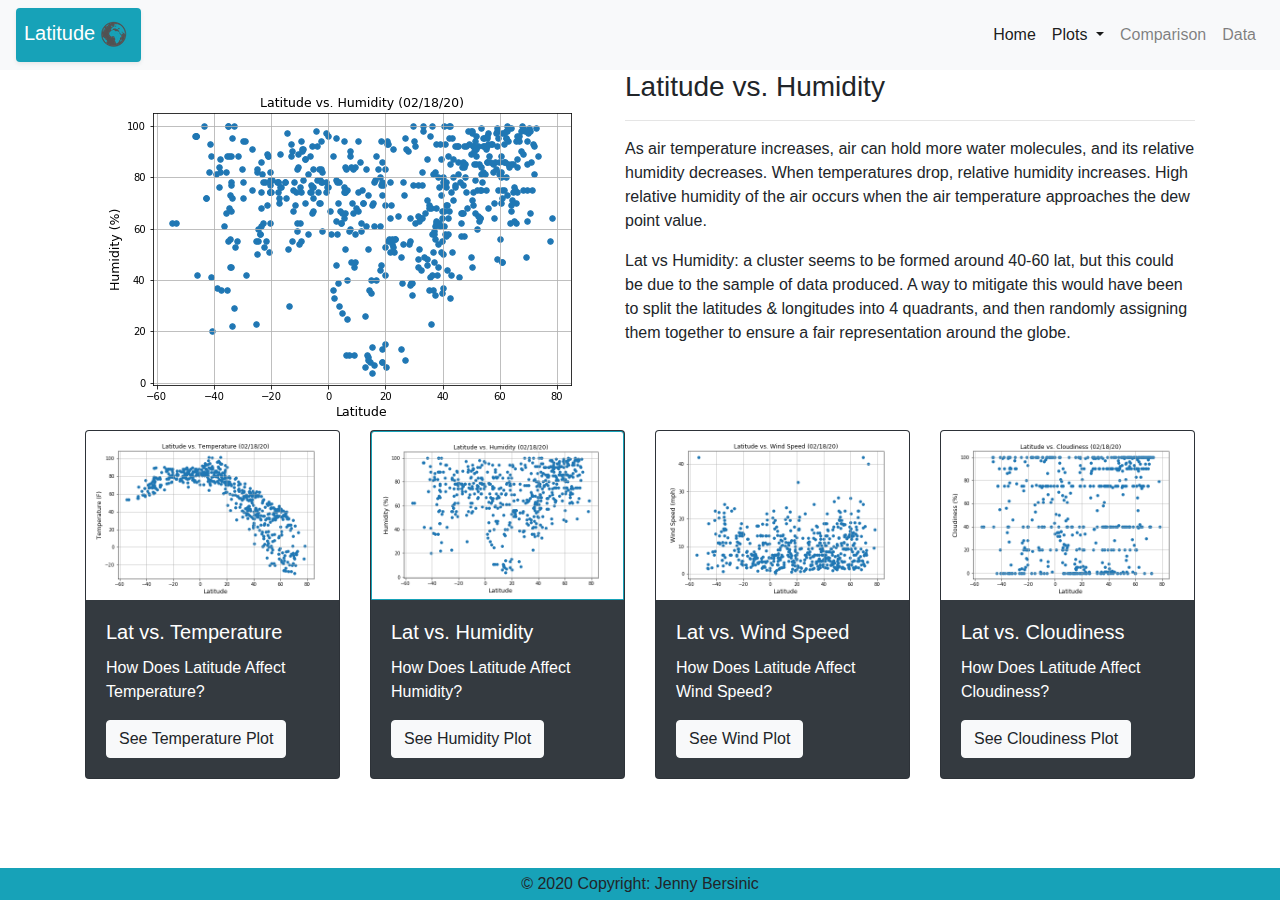
==== humid.html @ 947c6fa2 "update outside of folders" ====
<!DOCTYPE html>
<html lang="en-us">

<head>
   
  <meta charset="UTF-8">
  <meta name="viewport" content="width=device-width, initial-scale=1">
  <title>Latitude</title>

  <!-- Bring in our bootstrap stylesheet & style.css-->
  <link rel="stylesheet" href="https://maxcdn.bootstrapcdn.com/bootstrap/4.4.1/css/bootstrap.min.css">
  <link rel="stylesheet" href="/Assets/static/css/style.css">
  
  <!--Embed Font-->
  <style>
    @import url('https://fonts.googleapis.com/css?family=Raleway&display=swap');
  </style>

  <!-- jQuery library -->
  <script src="https://ajax.googleapis.com/ajax/libs/jquery/3.4.1/jquery.min.js"></script>

  <!-- Popper JS -->
  <script src="https://cdnjs.cloudflare.com/ajax/libs/popper.js/1.16.0/umd/popper.min.js"></script>

  <!-- Latest compiled JavaScript -->
  <script src="https://maxcdn.bootstrapcdn.com/bootstrap/4.4.1/js/bootstrap.min.js"></script>

</head>

<body>

<nav class="navbar fixed-top navbar-expand-sm bg-light navbar-light sticky-top">

  <!-- Brand -->
  <a class="navbar-brand text-white rounded p-2 shadow-sm bg-info">Latitude<img src= "globe.png" style="padding: 5px;"></a>
  <button class="navbar-toggler" type="button" data-toggle="collapse" data-target="#navbarSupportedContent">
    <span class="navbar-toggler-icon"></span>
  </button>
  <!-- Navbar Formatting -->
  <div class="collapse navbar-collapse flex-grow-1 text-right" id="navbarSupportedContent">
  <ul class="navbar-nav ml-auto flex-nowrap">
    <li class="nav-item active">
      <a class="nav-link active" href="index.html">Home <span class="sr-only">Humid</span></a>
    </li>
    <!-- Dropdown -->
    <li class="nav-item dropdown">
      <a class="nav-link dropdown-toggle active" href="#" id="navbardrop" data-toggle="dropdown">
        Plots
      </a>
      <div class="dropdown-menu flex-grow-1 text-center shadow">
        <a class="dropdown-item" href="temp.html">Max Temperature</a>
        <a class="dropdown-item" href="humid.html">Humidity</a>
        <a class="dropdown-item" href="wind.html">Wind Speed</a>
        <a class="dropdown-item" href="cloud.html">Cloudiness</a>
      </div>
      <li class="nav-item">
        <a class="nav-link" href="compare.html">Comparison</a>
      </li>
      <li class="nav-item">
        <a class="nav-link" href="data.html">Data</a>
      </li>
    </li>
  </ul>
  </div>
</nav>

<!-- Landing Page Containers -->
  <div class="container">
  <div class="row">
    <div class="col">
        
      <img src="SM_Latitude_vs_Humidity.png" class="float-left img-fluid" alt="Responsive image">
      <h3>Latitude vs. Humidity</h3>
      <hr>
      <p>As air temperature increases, air can hold more water molecules, and its relative humidity decreases. 
          When temperatures drop, relative humidity increases. High relative humidity of the air occurs when the 
          air temperature approaches the dew point value.</p>
      <p>Lat vs Humidity: a cluster seems to be formed around 40-60 lat, but this could be due to the sample of 
          data produced. A way to mitigate this would have been to split the latitudes & longitudes into 4 quadrants, 
          and then randomly assigning them together to ensure a fair representation around the globe.</p>
    </div>
   
  </div>
</div>

  <!-- Card content -->
    
  <div class="container">
    
    <div class="card-deck">
  
      <div class="card text-white bg-dark mb-3" style="width: 18rem;">
      <img class="card-img-top" src="SM_Latitude_vs_Temperature.png" alt="Lat vs. Temperature">
        <div class="card-body">
        <h5 class="card-title">Lat vs. Temperature </h5>
        <p class="card-text">How Does Latitude Affect Temperature?</p>
        <a href="temp.html" class="btn btn-light">See Temperature Plot</a>
        </div>
       </div>
  
       <div class="card text-white bg-dark mb-3" style="width: 18rem;">
        <img class="card-img-top border border-info" src="SM_Latitude_vs_Humidity.png" alt="Lat vs. Humidity">
          <div class="card-body">
          <h5 class="card-title">Lat vs. Humidity</h5>
          <p class="card-text">How Does Latitude Affect Humidity?</p>
          <a href="humid.html" class="btn btn-light">See Humidity Plot</a>
          </div>
        </div>

        <div class="card text-white bg-dark mb-3" style="width: 18rem;">
          <img class="card-img-top" src="SM_Latitude_vs_WindSpeed.png" alt="Lat vs. Wind Speed">
            <div class="card-body">
            <h5 class="card-title">Lat vs. Wind Speed</h5>
            <p class="card-text">How Does Latitude Affect Wind Speed?</p>
            <a href="wind.html" class="btn btn-light">See Wind Plot</a>
            </div>
          </div>

          <div class="card text-white bg-dark mb-3" style="width: 18rem;">
            <img class="card-img-top" src="SM_Latitude_vs_Cloudiness.png" alt="Lat vs. Cloudiness">
              <div class="card-body">
              <h5 class="card-title">Lat vs. Cloudiness</h5>
              <p class="card-text">How Does Latitude Affect Cloudiness?</p>
              <a href="cloud.html" class="btn btn-light">See Cloudiness Plot</a>
              </div>
          </div>
  </div>
  </div>

  <!--Footer-->
  <footer class="page-footer fixed-bottom bg-info">
    <div class="footer-copyright text-center py-1">© 2020 Copyright: Jenny Bersinic
    </div>
</footer>

  </body>
</html>
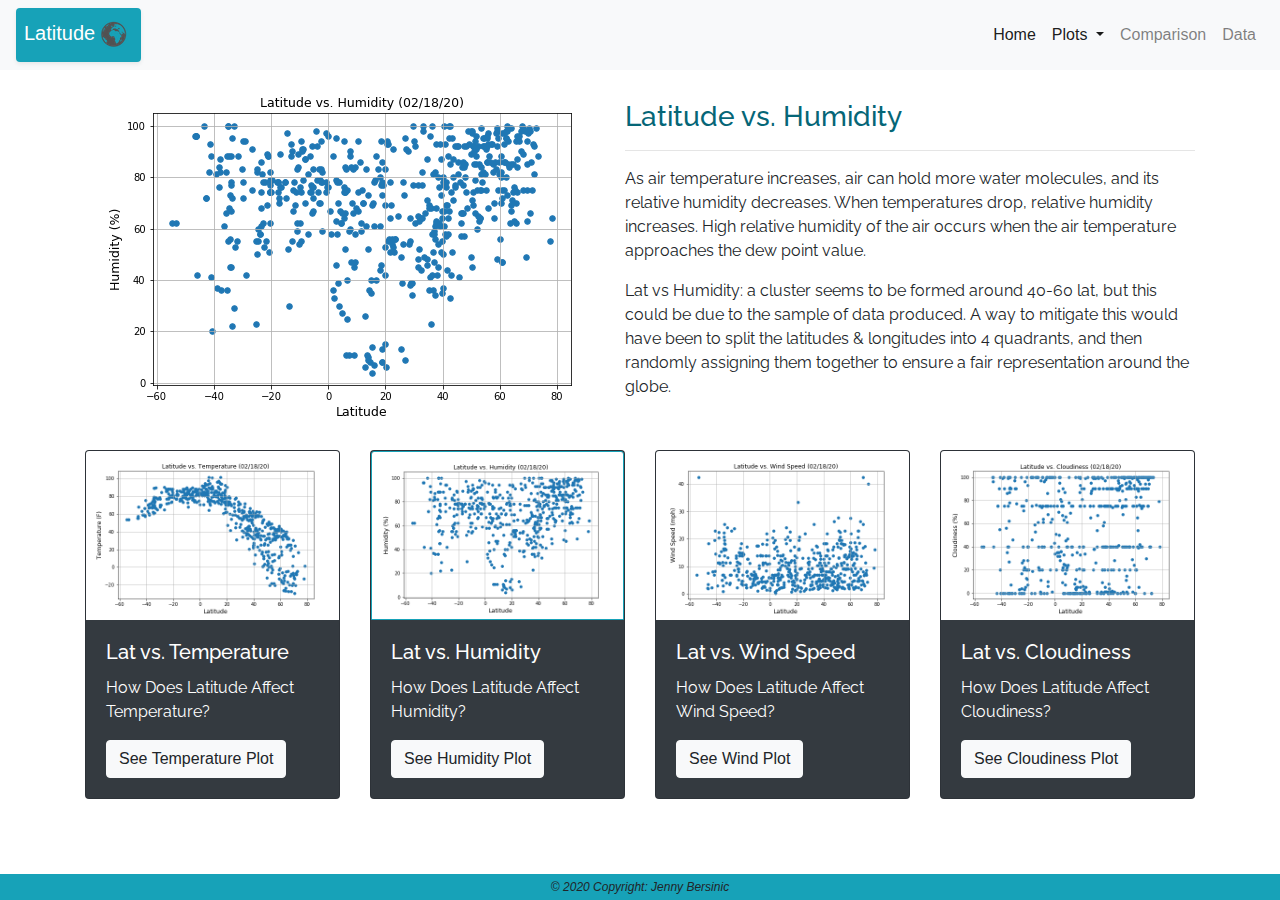
==== commit f0df6ed0: "update" ====
--- a/humid.html
+++ b/humid.html
@@ -9,7 +9,7 @@
 
   <!-- Bring in our bootstrap stylesheet & style.css-->
   <link rel="stylesheet" href="https://maxcdn.bootstrapcdn.com/bootstrap/4.4.1/css/bootstrap.min.css">
-  <link rel="stylesheet" href="/Assets/static/css/style.css">
+  <link rel="stylesheet" href="style.css">
   
   <!--Embed Font-->
   <style>
--- a/style.css
+++ b/style.css
@@ -0,0 +1,56 @@
+
+h1, h4, h5 {
+    font-family: 'Raleway', sans-serif;
+}
+h2 {
+    font-family: 'Raleway', sans-serif;
+    padding-top: 26px;
+    color: rgb(5, 102, 119);
+}
+h3 {
+    font-family: 'Raleway', sans-serif;
+    padding-top: 30px;
+    color: rgb(5, 102, 119);
+}
+
+p {
+    font-size: medium;
+    font-family: 'Raleway', sans-serif;
+    margin-top: 8px;
+}
+.col-md-12 {
+    margin-top: 10px;
+    margin-bottom: 10px;
+    margin-right: 5px;
+    margin-left: 5px;
+}
+.card-deck {
+    padding-bottom: 50px;
+    padding-top: 20px;
+  }
+
+.jumbotron {
+    background-image: url("jumbotron_bg.png");
+    background-size: cover;
+  }
+
+.footer-copyright {
+    font-size: 12px;
+    font-style: italic;
+}
+
+th {
+  font-size: medium;
+  font-family: 'Raleway', sans-serif;
+}
+
+/* We occasionally use media queries that go in the other direction (the given screen size or smaller)
+
+Extra small devices (portrait phones, less than 576px)
+@media (max-width: 575.98px) { ... }
+Small devices (landscape phones, less than 768px)
+@media (max-width: 767.98px) { ... }
+Medium devices (tablets, less than 992px)
+@media (max-width: 991.98px) { ... }
+Large devices (desktops, less than 1200px)
+@media (max-width: 1199.98px) { ... } */
